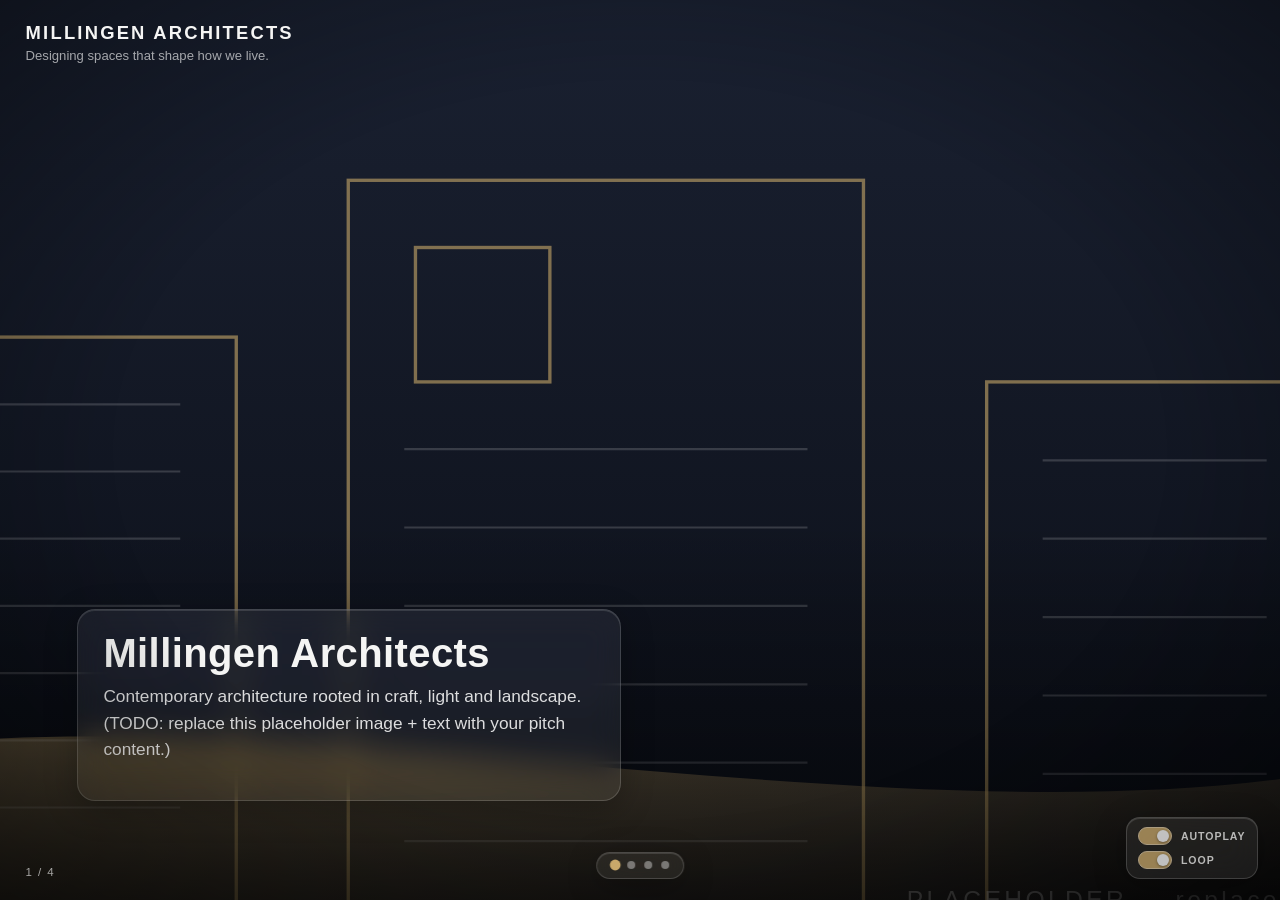
==== presentation_site/index.html @ cabc56ab "presentation site basic" ====
<!DOCTYPE html>
<html lang="en">
  <head>
    <meta charset="UTF-8" />
    <meta name="viewport" content="width=device-width, initial-scale=1.0" />
    <meta
      name="description"
      content="Millingen Architects — presentation deck. Edit js/slides.config.js to change the slides."
    />
    <title>Millingen Architects — Presentation</title>

    <link rel="preconnect" href="https://www.youtube-nocookie.com" />
    <link rel="preconnect" href="https://www.youtube.com" />

    <link rel="stylesheet" href="css/styles.css" />
  </head>

  <body>
    <!--
      Deck chrome. Slides themselves are injected by deck.js from
      js/slides.config.js. Everything here is presentational and reusable.
    -->
    <main
      id="deck"
      class="deck"
      role="region"
      aria-roledescription="carousel"
      aria-label="Presentation"
      aria-live="off"
    >
      <!-- slides are appended into this viewport -->
      <div class="deck-viewport" id="deckViewport"></div>

      <!-- brand / title (populated from config meta) -->
      <header class="deck-brand" id="deckBrand"></header>

      <!-- prev / next -->
      <button
        class="deck-arrow deck-arrow--prev glass"
        id="btnPrev"
        type="button"
        aria-label="Previous slide"
      >
        <svg
          viewBox="0 0 24 24"
          width="22"
          height="22"
          fill="none"
          stroke="currentColor"
          stroke-width="2"
          stroke-linecap="round"
          stroke-linejoin="round"
          aria-hidden="true"
        >
          <path d="M15 18l-6-6 6-6" />
        </svg>
      </button>

      <button
        class="deck-arrow deck-arrow--next glass"
        id="btnNext"
        type="button"
        aria-label="Next slide"
      >
        <svg
          viewBox="0 0 24 24"
          width="22"
          height="22"
          fill="none"
          stroke="currentColor"
          stroke-width="2"
          stroke-linecap="round"
          stroke-linejoin="round"
          aria-hidden="true"
        >
          <path d="M9 6l6 6-6 6" />
        </svg>
      </button>

      <!-- dots / slide progress (populated from visible slides) -->
      <nav class="deck-dots glass" id="deckDots" aria-label="Slide navigation"></nav>

      <!-- autoplay / loop toggles (bottom-right, glass) -->
      <div class="deck-toggles glass" role="group" aria-label="Playback controls">
        <button
          class="toggle on"
          id="toggleAutoplay"
          type="button"
          role="switch"
          aria-checked="true"
          aria-label="Autoplay"
        >
          <span class="toggle-track"><span class="toggle-thumb"></span></span>
          <span class="toggle-label">Autoplay</span>
        </button>

        <button
          class="toggle on"
          id="toggleLoop"
          type="button"
          role="switch"
          aria-checked="true"
          aria-label="Loop"
        >
          <span class="toggle-track"><span class="toggle-thumb"></span></span>
          <span class="toggle-label">Loop</span>
        </button>
      </div>

      <!-- slide counter -->
      <div class="deck-footer" id="deckFooter"></div>
    </main>

    <noscript>
      <p style="position: fixed; inset: 0; display: grid; place-items: center; color: #fff; background: #0b0b0f; font-family: sans-serif;">
        This presentation requires JavaScript. Please enable it and reload.
      </p>
    </noscript>

    <!-- config first (data), then the engine -->
    <script src="js/slides.config.js" defer></script>
    <script src="js/deck.js" defer></script>
  </body>
</html>
---- presentation_site/css/styles.css ----
/* ============================================================================
 * styles.css — Cinematic glass deck
 * The accent color is set as a CSS custom property from slides.config.js
 * (`meta.accent`); `--accent` here is just a fallback.
 * ========================================================================== */

:root {
  --accent: #c9a86a;            /* fallback; overridden from config via JS */
  --glass-bg: rgba(255, 255, 255, 0.07);
  --glass-border: rgba(255, 255, 255, 0.16);
  --glass-highlight: rgba(255, 255, 255, 0.12);
  --text: #f5f5f4;
  --text-dim: rgba(255, 255, 255, 0.62);
  --bg: #0b0b0f;
  --ease-out: cubic-bezier(0.22, 1, 0.36, 1);
}

*,
*::before,
*::after {
  box-sizing: border-box;
}

html,
body {
  height: 100%;
  margin: 0;
}

body {
  font-family: -apple-system, BlinkMacSystemFont, "Segoe UI", Roboto, Helvetica,
    Arial, sans-serif;
  color: var(--text);
  background: var(--bg);
  overflow: hidden;
  -webkit-font-smoothing: antialiased;
}

/* ------------------------------------------------------------ glass utils -- */
.glass {
  background: var(--glass-bg);
  backdrop-filter: blur(16px) saturate(150%);
  -webkit-backdrop-filter: blur(16px) saturate(150%);
  border: 1px solid var(--glass-border);
  box-shadow: 0 8px 32px rgba(0, 0, 0, 0.28),
    inset 0 1px 0 var(--glass-highlight);
}

.hidden {
  display: none !important;
}

/* ---------------------------------------------------------------- deck ------- */
.deck {
  position: relative;
  width: 100vw;
  height: 100vh;
  overflow: hidden;
  background: var(--bg);
}

/* subtle cinematic vignette (sits above slides, below controls) */
.deck::after {
  content: "";
  position: absolute;
  inset: 0;
  z-index: 3;
  pointer-events: none;
  background: radial-gradient(
    ellipse at center,
    transparent 58%,
    rgba(0, 0, 0, 0.42) 100%
  );
}

.deck-viewport {
  position: absolute;
  inset: 0;
  touch-action: pan-y; /* vertical gestures stay native; horizontal are ours */
}

.deck-empty {
  position: absolute;
  inset: 0;
  display: grid;
  place-items: center;
  font-size: 1.1rem;
  color: var(--text-dim);
}

/* ---------------------------------------------------------------- slides ---- */
.slide {
  position: absolute;
  inset: 0;
  z-index: 1;
  opacity: 0;
  visibility: hidden;
  transition: opacity 1.1s var(--ease-out), visibility 0s linear 1.1s;
}

.slide.active {
  opacity: 1;
  visibility: visible;
  z-index: 2;
  transition: opacity 1.1s var(--ease-out), visibility 0s;
}

.slide-media {
  position: absolute;
  inset: 0;
  overflow: hidden;
  background: #0a0a0e;
}

.slide-media::after {
  /* legibility gradient under caption */
  content: "";
  position: absolute;
  inset: 0;
  background: linear-gradient(to top, rgba(0, 0, 0, 0.58), rgba(0, 0, 0, 0) 42%);
  pointer-events: none;
}

.slide-media img {
  width: 100%;
  height: 100%;
  object-fit: cover;
  user-select: none;
}

/* Ken Burns — subtle slow zoom/pan on active image slides */
.slide--image.active .slide-media img {
  animation: kenburns 18s var(--ease-out) forwards;
}

@keyframes kenburns {
  0% {
    transform: scale(1.02) translate(0, 0);
  }
  100% {
    transform: scale(1.12) translate(-1.6%, -1.2%);
  }
}

/* ---------------------------------------------------------------- caption --- */
.slide-caption {
  position: absolute;
  left: clamp(1rem, 6vw, 6rem);
  bottom: clamp(5rem, 11vh, 8rem);
  max-width: min(34rem, 88vw);
  padding: 1.3rem 1.6rem;
  border-radius: 18px;
  animation: caption-in 1s var(--ease-out) both;
}

.slide.active .slide-caption {
  animation: caption-in 1s var(--ease-out) both 0.35s;
}

@keyframes caption-in {
  from {
    opacity: 0;
    transform: translateY(14px);
  }
  to {
    opacity: 1;
    transform: translateY(0);
  }
}

.slide-title {
  margin: 0 0 0.45rem;
  font-size: clamp(1.35rem, 3.4vw, 2.5rem);
  font-weight: 600;
  letter-spacing: 0.01em;
  line-height: 1.12;
}

.slide-text {
  margin: 0 0 1rem;
  font-size: clamp(0.95rem, 1.4vw, 1.08rem);
  line-height: 1.55;
  color: rgba(255, 255, 255, 0.85);
}

.slide-cta {
  appearance: none;
  border: 1px solid rgba(255, 255, 255, 0.25);
  background: linear-gradient(
    135deg,
    var(--accent),
    color-mix(in srgb, var(--accent) 78%, #fff 22%)
  );
  color: #16130d;
  font-weight: 600;
  font-size: 0.9rem;
  letter-spacing: 0.04em;
  padding: 0.62rem 1.35rem;
  border-radius: 999px;
  cursor: pointer;
  box-shadow: 0 6px 22px rgba(0, 0, 0, 0.3);
  transition: transform 0.2s var(--ease-out), box-shadow 0.2s var(--ease-out),
    filter 0.2s var(--ease-out);
}

.slide-cta:hover {
  transform: translateY(-2px);
  filter: brightness(1.06);
  box-shadow: 0 10px 28px rgba(0, 0, 0, 0.35);
}

.slide-cta:active {
  transform: translateY(0);
}

/* ---------------------------------------------------------------- video ----- */
.slide-media--video .video-embed,
.slide-media--video video {
  position: absolute;
  inset: 0;
  width: 100%;
  height: 100%;
}

.slide-media--video .video-embed iframe {
  width: 100%;
  height: 100%;
}

.slide-video {
  object-fit: cover;
}

.slide-mute {
  position: absolute;
  top: clamp(0.75rem, 2.5vh, 1.25rem);
  right: clamp(0.75rem, 2.5vw, 1.25rem);
  z-index: 4;
  width: 42px;
  height: 42px;
  border-radius: 50%;
  display: grid;
  place-items: center;
  color: #fff;
  cursor: pointer;
  opacity: 0;
  transform: translateY(-6px);
  transition: opacity 0.4s var(--ease-out), transform 0.4s var(--ease-out);
}

.slide.active .slide-mute {
  opacity: 0.9;
  transform: translateY(0);
}

.slide-mute:hover {
  opacity: 1;
}

.slide-mute .ico-on {
  display: none;
}
.slide-mute.muted .ico-on {
  display: inline-block;
}
.slide-mute .ico-off {
  display: inline-block;
}
.slide-mute.muted .ico-off {
  display: none;
}

/* ---------------------------------------------------------------- iframe ---- */
.slide-iframe-wrap {
  position: absolute;
  inset: 0;
  background: #fff; /* while the external site loads */
}

.slide-iframe-wrap iframe {
  width: 100%;
  height: 100%;
  border: 0;
}

.slide-close {
  position: absolute;
  top: clamp(0.75rem, 2.5vh, 1.25rem);
  right: clamp(0.75rem, 2.5vw, 1.25rem);
  z-index: 4;
  width: 44px;
  height: 44px;
  border-radius: 50%;
  display: grid;
  place-items: center;
  color: #fff;
  cursor: pointer;
  transition: transform 0.2s var(--ease-out), filter 0.2s var(--ease-out);
}

.slide-close:hover {
  transform: scale(1.08);
  filter: brightness(1.15);
}

.slide-iframe-label {
  position: absolute;
  top: clamp(0.75rem, 2.5vh, 1.25rem);
  left: clamp(0.75rem, 2.5vw, 1.25rem);
  z-index: 4;
  padding: 0.45rem 0.9rem;
  border-radius: 999px;
  font-size: 0.78rem;
  letter-spacing: 0.05em;
  color: var(--text);
  opacity: 0.9;
}

/* hide chrome while an iframe slide is open */
.deck-iframe-open .deck-arrow,
.deck-iframe-open .deck-dots,
.deck-iframe-open .deck-footer {
  opacity: 0;
  pointer-events: none;
  transition: opacity 0.3s ease;
}

/* --------------------------------------------------------------- brand ------ */
.deck-brand {
  position: absolute;
  top: clamp(0.9rem, 2.6vh, 1.4rem);
  left: clamp(1rem, 2.6vw, 1.6rem);
  z-index: 5;
  pointer-events: none;
}

.deck-brand h1 {
  margin: 0;
  font-size: clamp(0.95rem, 1.6vw, 1.15rem);
  font-weight: 600;
  letter-spacing: 0.12em;
  text-transform: uppercase;
}

.deck-brand p {
  margin: 0.2rem 0 0;
  font-size: clamp(0.72rem, 1.1vw, 0.82rem);
  color: var(--text-dim);
  max-width: 24rem;
}

/* --------------------------------------------------------------- arrows ----- */
.deck-arrow {
  position: absolute;
  top: 50%;
  transform: translateY(-50%);
  z-index: 5;
  width: clamp(44px, 5vw, 56px);
  height: clamp(44px, 5vw, 56px);
  border-radius: 50%;
  display: grid;
  place-items: center;
  color: #fff;
  cursor: pointer;
  opacity: 0;
  transition: opacity 0.4s var(--ease-out), transform 0.4s var(--ease-out);
}

.deck-arrow--prev {
  left: clamp(0.9rem, 2.4vw, 1.6rem);
}
.deck-arrow--next {
  right: clamp(0.9rem, 2.4vw, 1.6rem);
}

.deck:hover .deck-arrow,
.deck-arrow:focus-visible {
  opacity: 0.85;
}

.deck-arrow:hover {
  opacity: 1;
}

.deck-arrow.disabled {
  opacity: 0.2;
  pointer-events: none;
}

/* ---------------------------------------------------------------- dots ------ */
.deck-dots {
  position: absolute;
  bottom: clamp(0.85rem, 2.4vh, 1.3rem);
  left: 50%;
  transform: translateX(-50%);
  z-index: 5;
  display: flex;
  gap: 0.55rem;
  padding: 0.55rem 0.85rem;
  border-radius: 999px;
}

.deck-dot {
  width: 8px;
  height: 8px;
  padding: 0;
  border: none;
  border-radius: 50%;
  background: rgba(255, 255, 255, 0.38);
  cursor: pointer;
  transition: background 0.3s ease, transform 0.3s var(--ease-out);
}

.deck-dot:hover {
  background: rgba(255, 255, 255, 0.7);
}

.deck-dot.active {
  background: var(--accent);
  transform: scale(1.35);
}

/* -------------------------------------------------------------- toggles ----- */
.deck-toggles {
  position: absolute;
  right: clamp(0.9rem, 2.4vw, 1.4rem);
  bottom: clamp(0.85rem, 2.4vh, 1.3rem);
  z-index: 6;
  display: flex;
  flex-direction: column;
  gap: 0.4rem;
  padding: 0.55rem 0.7rem;
  border-radius: 14px;
}

.toggle {
  display: flex;
  align-items: center;
  gap: 0.55rem;
  background: none;
  border: none;
  padding: 0;
  color: var(--text);
  font: inherit;
  font-size: 0.66rem;
  font-weight: 600;
  letter-spacing: 0.09em;
  text-transform: uppercase;
  cursor: pointer;
  opacity: 0.72;
  transition: opacity 0.25s ease;
}

.toggle:hover {
  opacity: 1;
}

.toggle-track {
  position: relative;
  width: 34px;
  height: 18px;
  border-radius: 999px;
  background: rgba(255, 255, 255, 0.16);
  border: 1px solid rgba(255, 255, 255, 0.22);
  transition: background 0.3s ease, border-color 0.3s ease;
}

.toggle-thumb {
  position: absolute;
  top: 2px;
  left: 2px;
  width: 12px;
  height: 12px;
  border-radius: 50%;
  background: #fff;
  box-shadow: 0 1px 3px rgba(0, 0, 0, 0.4);
  transition: transform 0.3s var(--ease-out);
}

.toggle.on .toggle-track {
  background: var(--accent);
  border-color: color-mix(in srgb, var(--accent) 60%, #fff 40%);
}

.toggle.on .toggle-thumb {
  transform: translateX(16px);
}

/* --------------------------------------------------------------- footer ----- */
.deck-footer {
  position: absolute;
  left: clamp(1rem, 2.6vw, 1.6rem);
  bottom: clamp(0.95rem, 2.7vh, 1.4rem);
  z-index: 5;
  font-size: 0.72rem;
  letter-spacing: 0.12em;
  color: var(--text-dim);
  font-variant-numeric: tabular-nums;
  pointer-events: none;
}

/* ------------------------------------------------------------ a11y / misc --- */
:focus-visible {
  outline: 2px solid var(--accent);
  outline-offset: 3px;
}

.deck-arrow,
.deck-dot,
.toggle,
.slide-cta,
.slide-close,
.slide-mute {
  -webkit-tap-highlight-color: transparent;
}

@media (prefers-reduced-motion: reduce) {
  .slide,
  .slide.active {
    transition: opacity 0.3s ease;
  }
  .slide--image.active .slide-media img {
    animation: none;
  }
  .slide.active .slide-caption {
    animation: none;
  }
}

/* -------------------------------------------------------------- responsive -- */
@media (max-width: 680px) {
  .deck-arrow {
    display: none; /* swipe instead on small screens */
  }
  .deck-toggles {
    padding: 0.45rem 0.55rem;
    gap: 0.3rem;
  }
  .slide-caption {
    left: 1rem;
    right: 1rem;
    bottom: 5.2rem;
    max-width: none;
  }
  .deck-brand p {
    max-width: 60vw;
  }
}
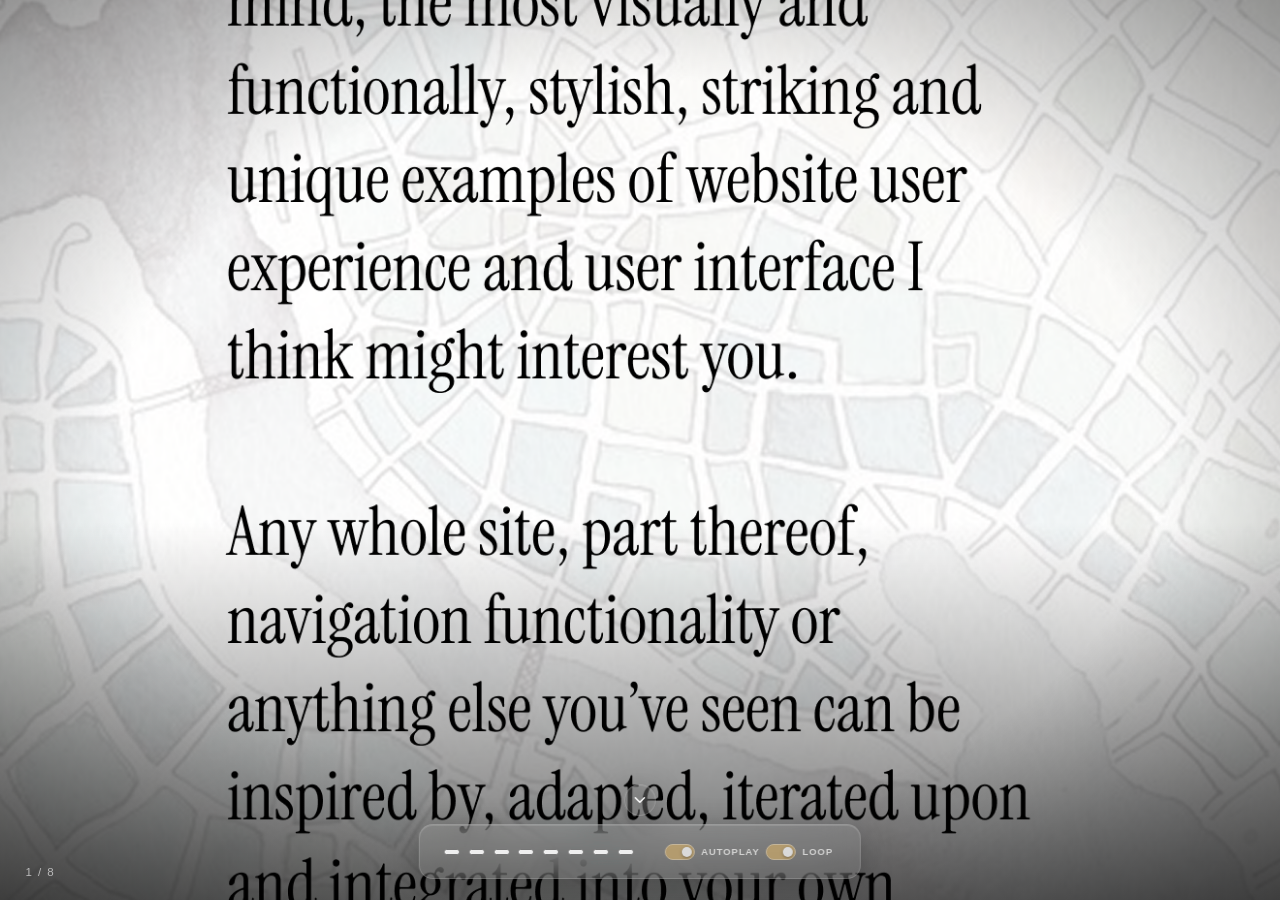
==== commit 0304d709: "added files, ui fixes..." ====
--- a/presentation_site/index.html
+++ b/presentation_site/index.html
@@ -1,12 +1,9 @@
-<!DOCTYPE html>
+<!doctype html>
 <html lang="en">
   <head>
     <meta charset="UTF-8" />
     <meta name="viewport" content="width=device-width, initial-scale=1.0" />
-    <meta
-      name="description"
-      content="Millingen Architects — presentation deck. Edit js/slides.config.js to change the slides."
-    />
+    <meta name="description" content="Millingen Architects — presentation deck. Edit js/slides.config.js to change the slides." />
     <title>Millingen Architects — Presentation</title>
 
     <link rel="preconnect" href="https://www.youtube-nocookie.com" />
@@ -16,31 +13,24 @@
   </head>
 
   <body>
-    <!--
-      Deck chrome. Slides themselves are injected by deck.js from
-      js/slides.config.js. Everything here is presentational and reusable.
-    -->
-    <main
-      id="deck"
-      class="deck"
-      role="region"
-      aria-roledescription="carousel"
-      aria-label="Presentation"
-      aria-live="off"
-    >
+    <main id="deck" class="deck" role="region" aria-roledescription="carousel" aria-label="Presentation" aria-live="off">
       <!-- slides are appended into this viewport -->
       <div class="deck-viewport" id="deckViewport"></div>
+
+      <!-- loading overlay -->
+      <div class="deck-loader" id="deckLoader" aria-hidden="true">
+        <div class="deck-loader__spinner glass"></div>
+        <p class="deck-loader__text">Loading presentation…</p>
+        <div class="deck-loader__progress">
+          <div class="deck-loader__progress-bar" id="loaderProgress"></div>
+        </div>
+      </div>
 
       <!-- brand / title (populated from config meta) -->
       <header class="deck-brand" id="deckBrand"></header>
 
       <!-- prev / next -->
-      <button
-        class="deck-arrow deck-arrow--prev glass"
-        id="btnPrev"
-        type="button"
-        aria-label="Previous slide"
-      >
+      <button class="deck-arrow deck-arrow--prev glass" id="btnPrev" type="button" aria-label="Previous slide">
         <svg
           viewBox="0 0 24 24"
           width="22"
@@ -50,18 +40,12 @@
           stroke-width="2"
           stroke-linecap="round"
           stroke-linejoin="round"
-          aria-hidden="true"
-        >
+          aria-hidden="true">
           <path d="M15 18l-6-6 6-6" />
         </svg>
       </button>
 
-      <button
-        class="deck-arrow deck-arrow--next glass"
-        id="btnNext"
-        type="button"
-        aria-label="Next slide"
-      >
+      <button class="deck-arrow deck-arrow--next glass" id="btnNext" type="button" aria-label="Next slide">
         <svg
           viewBox="0 0 24 24"
           width="22"
@@ -71,53 +55,68 @@
           stroke-width="2"
           stroke-linecap="round"
           stroke-linejoin="round"
-          aria-hidden="true"
-        >
+          aria-hidden="true">
           <path d="M9 6l6 6-6 6" />
         </svg>
       </button>
 
-      <!-- dots / slide progress (populated from visible slides) -->
-      <nav class="deck-dots glass" id="deckDots" aria-label="Slide navigation"></nav>
+      <!-- slide counter -->
+      <div class="deck-footer" id="deckFooter"></div>
 
-      <!-- autoplay / loop toggles (bottom-right, glass) -->
-      <div class="deck-toggles glass" role="group" aria-label="Playback controls">
-        <button
-          class="toggle on"
-          id="toggleAutoplay"
-          type="button"
-          role="switch"
-          aria-checked="true"
-          aria-label="Autoplay"
-        >
-          <span class="toggle-track"><span class="toggle-thumb"></span></span>
-          <span class="toggle-label">Autoplay</span>
+      <!-- Combined controls panel -->
+      <div class="deck-controls" id="deckControls">
+        <button class="deck-controls-toggle glass" id="toggleControls" type="button" aria-label="Toggle controls">
+          <svg
+            viewBox="0 0 24 24"
+            width="18"
+            height="18"
+            fill="none"
+            stroke="currentColor"
+            stroke-width="2"
+            stroke-linecap="round"
+            stroke-linejoin="round">
+            <path d="M6 9l6 6 6-6" />
+          </svg>
         </button>
 
-        <button
-          class="toggle on"
-          id="toggleLoop"
-          type="button"
-          role="switch"
-          aria-checked="true"
-          aria-label="Loop"
-        >
-          <span class="toggle-track"><span class="toggle-thumb"></span></span>
-          <span class="toggle-label">Loop</span>
-        </button>
+        <div class="deck-controls-panel glass" id="controlsPanel">
+          <!-- dots / slide progress -->
+          <nav class="deck-dots" id="deckDots" aria-label="Slide navigation"></nav>
+
+          <!-- autoplay / loop toggles -->
+          <div class="deck-toggles" role="group" aria-label="Playback controls">
+            <button class="toggle on" id="toggleAutoplay" type="button" role="switch" aria-checked="true" aria-label="Autoplay">
+              <span class="toggle-track"><span class="toggle-thumb"></span></span>
+              <span class="toggle-label">Autoplay</span>
+            </button>
+
+            <button class="toggle on" id="toggleLoop" type="button" role="switch" aria-checked="true" aria-label="Loop">
+              <span class="toggle-track"><span class="toggle-thumb"></span></span>
+              <span class="toggle-label">Loop</span>
+            </button>
+
+            <!-- See more button -->
+            <button class="toggle-seemore hidden" id="toggleSeemore" type="button" aria-label="See more">
+              <span class="seemore-track">
+                <svg viewBox="0 0 24 24" fill="none" stroke="currentColor" stroke-width="2" stroke-linecap="round" stroke-linejoin="round">
+                  <path d="M18 13v6a2 2 0 0 1-2 2H5a2 2 0 0 1-2-2V8a2 2 0 0 1 2-2h6" />
+                  <polyline points="15 3 21 3 21 9" />
+                  <line x1="10" y1="14" x2="21" y2="3" />
+                </svg>
+              </span>
+              <span class="seemore-label">See more</span>
+            </button>
+          </div>
+        </div>
       </div>
-
-      <!-- slide counter -->
-      <div class="deck-footer" id="deckFooter"></div>
     </main>
 
     <noscript>
-      <p style="position: fixed; inset: 0; display: grid; place-items: center; color: #fff; background: #0b0b0f; font-family: sans-serif;">
+      <p style="position: fixed; inset: 0; display: grid; place-items: center; color: #fff; background: #0b0b0f; font-family: sans-serif">
         This presentation requires JavaScript. Please enable it and reload.
       </p>
     </noscript>
 
-    <!-- config first (data), then the engine -->
     <script src="js/slides.config.js" defer></script>
     <script src="js/deck.js" defer></script>
   </body>
--- a/presentation_site/css/styles.css
+++ b/presentation_site/css/styles.css
@@ -5,7 +5,7 @@
  * ========================================================================== */
 
 :root {
-  --accent: #c9a86a;            /* fallback; overridden from config via JS */
+  --accent: #c9a86a; /* fallback; overridden from config via JS */
   --glass-bg: rgba(255, 255, 255, 0.07);
   --glass-border: rgba(255, 255, 255, 0.16);
   --glass-highlight: rgba(255, 255, 255, 0.12);
@@ -28,8 +28,7 @@
 }
 
 body {
-  font-family: -apple-system, BlinkMacSystemFont, "Segoe UI", Roboto, Helvetica,
-    Arial, sans-serif;
+  font-family: -apple-system, BlinkMacSystemFont, "Segoe UI", Roboto, Helvetica, Arial, sans-serif;
   color: var(--text);
   background: var(--bg);
   overflow: hidden;
@@ -42,7 +41,8 @@
   backdrop-filter: blur(16px) saturate(150%);
   -webkit-backdrop-filter: blur(16px) saturate(150%);
   border: 1px solid var(--glass-border);
-  box-shadow: 0 8px 32px rgba(0, 0, 0, 0.28),
+  box-shadow:
+    0 8px 32px rgba(0, 0, 0, 0.28),
     inset 0 1px 0 var(--glass-highlight);
 }
 
@@ -66,11 +66,7 @@
   inset: 0;
   z-index: 3;
   pointer-events: none;
-  background: radial-gradient(
-    ellipse at center,
-    transparent 58%,
-    rgba(0, 0, 0, 0.42) 100%
-  );
+  background: radial-gradient(ellipse at center, transparent 58%, rgba(0, 0, 0, 0.42) 100%);
 }
 
 .deck-viewport {
@@ -95,14 +91,18 @@
   z-index: 1;
   opacity: 0;
   visibility: hidden;
-  transition: opacity 1.1s var(--ease-out), visibility 0s linear 1.1s;
+  transition:
+    opacity 1.1s var(--ease-out),
+    visibility 0s linear 1.1s;
 }
 
 .slide.active {
   opacity: 1;
   visibility: visible;
   z-index: 2;
-  transition: opacity 1.1s var(--ease-out), visibility 0s;
+  transition:
+    opacity 1.1s var(--ease-out),
+    visibility 0s;
 }
 
 .slide-media {
@@ -135,10 +135,10 @@
 
 @keyframes kenburns {
   0% {
-    transform: scale(1.02) translate(0, 0);
+    transform: scale(1) translate(0, 0);
   }
   100% {
-    transform: scale(1.12) translate(-1.6%, -1.2%);
+    transform: scale(1.06) translate(-0.8%, -0.6%);
   }
 }
 
@@ -186,21 +186,19 @@
 .slide-cta {
   appearance: none;
   border: 1px solid rgba(255, 255, 255, 0.25);
-  background: linear-gradient(
-    135deg,
-    var(--accent),
-    color-mix(in srgb, var(--accent) 78%, #fff 22%)
-  );
+  /* background: linear-gradient(135deg, var(--accent), color-mix(in srgb, var(--accent) 78%, #fff 22%)); */
   color: #16130d;
   font-weight: 600;
   font-size: 0.9rem;
   letter-spacing: 0.04em;
-  padding: 0.62rem 1.35rem;
+  /* padding: 0.62rem 1.35rem; */
   border-radius: 999px;
   cursor: pointer;
-  box-shadow: 0 6px 22px rgba(0, 0, 0, 0.3);
-  transition: transform 0.2s var(--ease-out), box-shadow 0.2s var(--ease-out),
-    filter 0.2s var(--ease-out);
+  /* box-shadow: 0 6px 22px rgba(0, 0, 0, 0.3); */
+  /* transition:
+    transform 0.2s var(--ease-out),
+    box-shadow 0.2s var(--ease-out),
+    filter 0.2s var(--ease-out); */
 }
 
 .slide-cta:hover {
@@ -245,7 +243,9 @@
   cursor: pointer;
   opacity: 0;
   transform: translateY(-6px);
-  transition: opacity 0.4s var(--ease-out), transform 0.4s var(--ease-out);
+  transition:
+    opacity 0.4s var(--ease-out),
+    transform 0.4s var(--ease-out);
 }
 
 .slide.active .slide-mute {
@@ -295,7 +295,9 @@
   place-items: center;
   color: #fff;
   cursor: pointer;
-  transition: transform 0.2s var(--ease-out), filter 0.2s var(--ease-out);
+  transition:
+    transform 0.2s var(--ease-out),
+    filter 0.2s var(--ease-out);
 }
 
 .slide-close:hover {
@@ -363,7 +365,9 @@
   color: #fff;
   cursor: pointer;
   opacity: 0;
-  transition: opacity 0.4s var(--ease-out), transform 0.4s var(--ease-out);
+  transition:
+    opacity 0.4s var(--ease-out),
+    transform 0.4s var(--ease-out);
 }
 
 .deck-arrow--prev {
@@ -388,52 +392,408 @@
 }
 
 /* ---------------------------------------------------------------- dots ------ */
+
+/* Replace dots styles with: */
 .deck-dots {
+  display: flex;
+  gap: 0.55rem;
+  padding: 0.55rem 0.85rem;
+  border-radius: 999px;
+}
+
+/* Add controls panel styles */
+.deck-controls {
   position: absolute;
   bottom: clamp(0.85rem, 2.4vh, 1.3rem);
   left: 50%;
   transform: translateX(-50%);
   z-index: 5;
   display: flex;
+  flex-direction: column;
+  align-items: center;
+  gap: 0.5rem;
+}
+
+.deck-controls-toggle {
+  width: 32px;
+  height: 32px;
+  border-radius: 50%;
+  background: var(--glass-bg);
+  backdrop-filter: blur(16px) saturate(150%);
+  -webkit-backdrop-filter: blur(16px) saturate(150%);
+  border: 1px solid var(--glass-border);
+  color: #fff;
+  cursor: pointer;
+  display: flex;
+  align-items: center;
+  justify-content: center;
+  transition: transform 0.3s var(--ease-out);
+  padding: 0;
+}
+
+.deck-controls-toggle:hover {
+  transform: scale(1.1);
+}
+
+.deck-controls-toggle.collapsed svg {
+  transform: rotate(180deg);
+}
+
+/* Replace the existing .deck-controls-panel styles with: */
+.deck-controls-panel {
+  display: flex;
+  flex-direction: row;
+  align-items: center;
+  gap: 0.75rem;
+  padding: 0.6rem 1rem;
+  border-radius: 14px;
+  background: var(--glass-bg);
+  backdrop-filter: blur(16px) saturate(150%);
+  -webkit-backdrop-filter: blur(16px) saturate(150%);
+  border: 1px solid var(--glass-border);
+  transition:
+    opacity 0.3s var(--ease-out),
+    transform 0.3s var(--ease-out),
+    max-height 0.3s var(--ease-out);
+  overflow: hidden;
+  max-height: 200px;
+  flex-wrap: nowrap;
+}
+
+/* Update the .deck-dots styles */
+.deck-dots {
+  display: flex;
   gap: 0.55rem;
-  padding: 0.55rem 0.85rem;
+  padding: 0.3rem 0.5rem;
   border-radius: 999px;
-}
-
-.deck-dot {
-  width: 8px;
-  height: 8px;
+  align-items: center;
+}
+
+/* Update the .deck-toggles styles */
+.deck-toggles {
+  display: flex;
+  flex-direction: row;
+  gap: 0.4rem;
   padding: 0;
+  border-radius: 14px;
+  flex-wrap: nowrap;
+  align-items: center;
+  background: none;
+}
+
+/* Update .deck-controls styles */
+.deck-controls {
+  position: absolute;
+  bottom: clamp(0.85rem, 2.4vh, 1.3rem);
+  left: 50%;
+  transform: translateX(-50%);
+  z-index: 5;
+  display: flex;
+  flex-direction: column;
+  align-items: center;
+  gap: 0.5rem;
+}
+
+/* Update .toggle styles to be more compact */
+.toggle {
+  display: flex;
+  align-items: center;
+  gap: 0.4rem;
+  background: none;
   border: none;
+  padding: 0;
+  color: var(--text);
+  font: inherit;
+  font-size: 0.6rem;
+  font-weight: 600;
+  letter-spacing: 0.09em;
+  text-transform: uppercase;
+  cursor: pointer;
+  opacity: 0.72;
+  transition: opacity 0.25s ease;
+  white-space: nowrap;
+}
+
+/* Update .toggle-track to be smaller */
+.toggle-track {
+  position: relative;
+  width: 30px;
+  height: 16px;
+  border-radius: 999px;
+  background: rgba(255, 255, 255, 0.16);
+  border: 1px solid rgba(255, 255, 255, 0.22);
+  transition:
+    background 0.3s ease,
+    border-color 0.3s ease;
+  flex-shrink: 0;
+}
+
+.toggle-thumb {
+  position: absolute;
+  top: 2px;
+  left: 2px;
+  width: 10px;
+  height: 10px;
   border-radius: 50%;
-  background: rgba(255, 255, 255, 0.38);
+  background: #fff;
+  box-shadow: 0 1px 3px rgba(0, 0, 0, 0.4);
+  transition: transform 0.3s var(--ease-out);
+}
+
+.toggle.on .toggle-track {
+  background: var(--accent);
+  border-color: color-mix(in srgb, var(--accent) 60%, #fff 40%);
+}
+
+.toggle.on .toggle-thumb {
+  transform: translateX(14px);
+}
+
+/* Update .toggle-seemore to be more compact */
+.toggle-seemore {
+  display: flex;
+  align-items: center;
+  gap: 0.4rem;
+  background: none;
+  border: none;
+  padding: 0;
+  color: var(--text);
+  font: inherit;
+  font-size: 0.6rem;
+  font-weight: 600;
+  letter-spacing: 0.09em;
+  text-transform: uppercase;
   cursor: pointer;
-  transition: background 0.3s ease, transform 0.3s var(--ease-out);
-}
-
-.deck-dot:hover {
-  background: rgba(255, 255, 255, 0.7);
-}
-
-.deck-dot.active {
+  opacity: 0.72;
+  transition: opacity 0.25s ease;
+  white-space: nowrap;
+}
+
+.toggle-seemore:hover {
+  opacity: 1;
+}
+
+.toggle-seemore .seemore-track {
+  position: relative;
+  width: 30px;
+  height: 16px;
+  border-radius: 999px;
   background: var(--accent);
-  transform: scale(1.35);
-}
-
-/* -------------------------------------------------------------- toggles ----- */
-.deck-toggles {
-  position: absolute;
-  right: clamp(0.9rem, 2.4vw, 1.4rem);
-  bottom: clamp(0.85rem, 2.4vh, 1.3rem);
-  z-index: 6;
+  border: 1px solid color-mix(in srgb, var(--accent) 60%, #fff 40%);
+  display: flex;
+  align-items: center;
+  justify-content: center;
+  transition:
+    background 0.3s ease,
+    border-color 0.3s ease;
+  flex-shrink: 0;
+}
+
+.toggle-seemore .seemore-track svg {
+  width: 12px;
+  height: 12px;
+  stroke: #16130d;
+}
+
+.toggle-seemore .seemore-label {
+  font-size: 0.6rem;
+  letter-spacing: 0.09em;
+  text-transform: uppercase;
+}
+
+/* Responsive adjustments */
+@media (max-width: 680px) {
+  .deck-controls-panel {
+    padding: 0.4rem 0.6rem;
+    gap: 0.4rem;
+    flex-wrap: wrap;
+    justify-content: center;
+  }
+
+  .deck-dots {
+    gap: 0.3rem;
+    padding: 0.2rem 0.3rem;
+  }
+
+  .deck-toggles {
+    gap: 0.3rem;
+  }
+
+  .toggle {
+    font-size: 0.5rem;
+    gap: 0.3rem;
+  }
+
+  .toggle-track {
+    width: 24px;
+    height: 14px;
+  }
+
+  .toggle-thumb {
+    width: 8px;
+    height: 8px;
+  }
+
+  .toggle.on .toggle-thumb {
+    transform: translateX(10px);
+  }
+
+  .toggle-seemore {
+    font-size: 0.5rem;
+    gap: 0.3rem;
+  }
+
+  .toggle-seemore .seemore-track {
+    width: 24px;
+    height: 14px;
+  }
+
+  .toggle-seemore .seemore-track svg {
+    width: 10px;
+    height: 10px;
+  }
+
+  .toggle-seemore .seemore-label {
+    display: none;
+  }
+}
+
+/* --------------------------------------------------------------- footer ----- */
+.deck-footer {
+  position: absolute;
+  left: clamp(1rem, 2.6vw, 1.6rem);
+  bottom: clamp(0.95rem, 2.7vh, 1.4rem);
+  z-index: 5;
+  font-size: 0.72rem;
+  letter-spacing: 0.12em;
+  color: var(--text-dim);
+  font-variant-numeric: tabular-nums;
+  pointer-events: none;
+}
+
+/* ------------------------------------------------------------ a11y / misc --- */
+:focus-visible {
+  outline: 2px solid var(--accent);
+  outline-offset: 3px;
+}
+
+.deck-arrow,
+.deck-dot,
+.toggle,
+.slide-cta,
+.slide-close,
+.slide-mute {
+  -webkit-tap-highlight-color: transparent;
+}
+
+@media (prefers-reduced-motion: reduce) {
+  .slide,
+  .slide.active {
+    transition: opacity 0.3s ease;
+  }
+  .slide--image.active .slide-media img {
+    animation: none;
+  }
+  .slide.active .slide-caption {
+    animation: none;
+  }
+}
+
+/* -------------------------------------------------------------- responsive -- */
+@media (max-width: 680px) {
+  .deck-arrow {
+    display: none; /* swipe instead on small screens */
+  }
+  .deck-toggles {
+    padding: 0.45rem 0.55rem;
+    gap: 0.3rem;
+  }
+  .slide-caption {
+    left: 1rem;
+    right: 1rem;
+    bottom: 5.2rem;
+    max-width: none;
+  }
+  .deck-brand p {
+    max-width: 60vw;
+  }
+}
+
+/* ============================================================
+   LOADING OVERLAY
+   ============================================================ */
+.deck-loader {
+  position: fixed;
+  inset: 0;
+  z-index: 1000;
   display: flex;
   flex-direction: column;
-  gap: 0.4rem;
-  padding: 0.55rem 0.7rem;
-  border-radius: 14px;
-}
-
-.toggle {
+  align-items: center;
+  justify-content: center;
+  gap: var(--space-m, 1.5rem);
+  background: rgba(11, 11, 15, 0.85);
+  backdrop-filter: blur(12px);
+  -webkit-backdrop-filter: blur(12px);
+  transition:
+    opacity 0.8s ease,
+    visibility 0.8s ease;
+}
+
+.deck-loader.hidden {
+  opacity: 0;
+  visibility: hidden;
+  pointer-events: none;
+}
+
+.deck-loader__spinner {
+  width: 3.5rem;
+  height: 3.5rem;
+  border-radius: 50%;
+  border: 2px solid rgba(255, 255, 255, 0.15);
+  border-top-color: var(--accent, #c9a86a);
+  animation: spinner-rotate 0.9s linear infinite;
+  background: rgba(255, 255, 255, 0.05);
+  backdrop-filter: blur(8px);
+  -webkit-backdrop-filter: blur(8px);
+  box-shadow: 0 8px 32px rgba(0, 0, 0, 0.3);
+}
+
+@keyframes spinner-rotate {
+  to {
+    transform: rotate(360deg);
+  }
+}
+
+.deck-loader__text {
+  font-size: 0.9rem;
+  font-weight: 400;
+  letter-spacing: 0.08em;
+  color: rgba(255, 255, 255, 0.7);
+  text-transform: uppercase;
+  font-family: var(--font-sans, system-ui, -apple-system, sans-serif);
+}
+
+/* progress bar for added visual feedback */
+.deck-loader__progress {
+  width: 12rem;
+  max-width: 60vw;
+  height: 2px;
+  background: rgba(255, 255, 255, 0.1);
+  border-radius: 4px;
+  overflow: hidden;
+}
+
+.deck-loader__progress-bar {
+  height: 100%;
+  width: 0%;
+  background: var(--accent, #c9a86a);
+  border-radius: 4px;
+  transition: width 0.3s ease;
+}
+
+/* Add to styles.css after the .toggle styles */
+
+.toggle-seemore {
   display: flex;
   align-items: center;
   gap: 0.55rem;
@@ -451,98 +811,58 @@
   transition: opacity 0.25s ease;
 }
 
-.toggle:hover {
+.toggle-seemore:hover {
   opacity: 1;
 }
 
-.toggle-track {
+.toggle-seemore .seemore-track {
   position: relative;
   width: 34px;
   height: 18px;
   border-radius: 999px;
-  background: rgba(255, 255, 255, 0.16);
-  border: 1px solid rgba(255, 255, 255, 0.22);
-  transition: background 0.3s ease, border-color 0.3s ease;
-}
-
-.toggle-thumb {
-  position: absolute;
-  top: 2px;
-  left: 2px;
-  width: 12px;
-  height: 12px;
-  border-radius: 50%;
-  background: #fff;
-  box-shadow: 0 1px 3px rgba(0, 0, 0, 0.4);
-  transition: transform 0.3s var(--ease-out);
-}
-
-.toggle.on .toggle-track {
   background: var(--accent);
-  border-color: color-mix(in srgb, var(--accent) 60%, #fff 40%);
-}
-
-.toggle.on .toggle-thumb {
-  transform: translateX(16px);
-}
-
-/* --------------------------------------------------------------- footer ----- */
-.deck-footer {
-  position: absolute;
-  left: clamp(1rem, 2.6vw, 1.6rem);
-  bottom: clamp(0.95rem, 2.7vh, 1.4rem);
-  z-index: 5;
-  font-size: 0.72rem;
-  letter-spacing: 0.12em;
-  color: var(--text-dim);
-  font-variant-numeric: tabular-nums;
-  pointer-events: none;
-}
-
-/* ------------------------------------------------------------ a11y / misc --- */
-:focus-visible {
-  outline: 2px solid var(--accent);
-  outline-offset: 3px;
-}
-
-.deck-arrow,
-.deck-dot,
-.toggle,
-.slide-cta,
-.slide-close,
-.slide-mute {
-  -webkit-tap-highlight-color: transparent;
-}
-
-@media (prefers-reduced-motion: reduce) {
-  .slide,
-  .slide.active {
-    transition: opacity 0.3s ease;
-  }
-  .slide--image.active .slide-media img {
-    animation: none;
-  }
-  .slide.active .slide-caption {
-    animation: none;
-  }
-}
-
-/* -------------------------------------------------------------- responsive -- */
+  border: 1px solid color-mix(in srgb, var(--accent) 60%, #fff 40%);
+  display: flex;
+  align-items: center;
+  justify-content: center;
+  transition:
+    background 0.3s ease,
+    border-color 0.3s ease;
+}
+
+.toggle-seemore .seemore-track svg {
+  width: 14px;
+  height: 14px;
+  stroke: #16130d;
+}
+
+.toggle-seemore .seemore-label {
+  font-size: 0.66rem;
+  letter-spacing: 0.09em;
+  text-transform: uppercase;
+}
+
+/* Hide see more button when not applicable */
+.toggle-seemore.hidden {
+  display: none !important;
+}
+
+/* Adjust toggles layout for three items */
+.deck-toggles {
+  display: flex;
+  flex-direction: row;
+  gap: 0.4rem;
+  padding: 0.55rem 0.7rem;
+  border-radius: 14px;
+  /* flex-wrap: wrap; */
+}
+
 @media (max-width: 680px) {
-  .deck-arrow {
-    display: none; /* swipe instead on small screens */
-  }
   .deck-toggles {
     padding: 0.45rem 0.55rem;
     gap: 0.3rem;
   }
-  .slide-caption {
-    left: 1rem;
-    right: 1rem;
-    bottom: 5.2rem;
-    max-width: none;
-  }
-  .deck-brand p {
-    max-width: 60vw;
-  }
-}
+  .toggle-seemore .seemore-label {
+    display: none; /* Hide text on small screens, show icon only */
+  }
+}
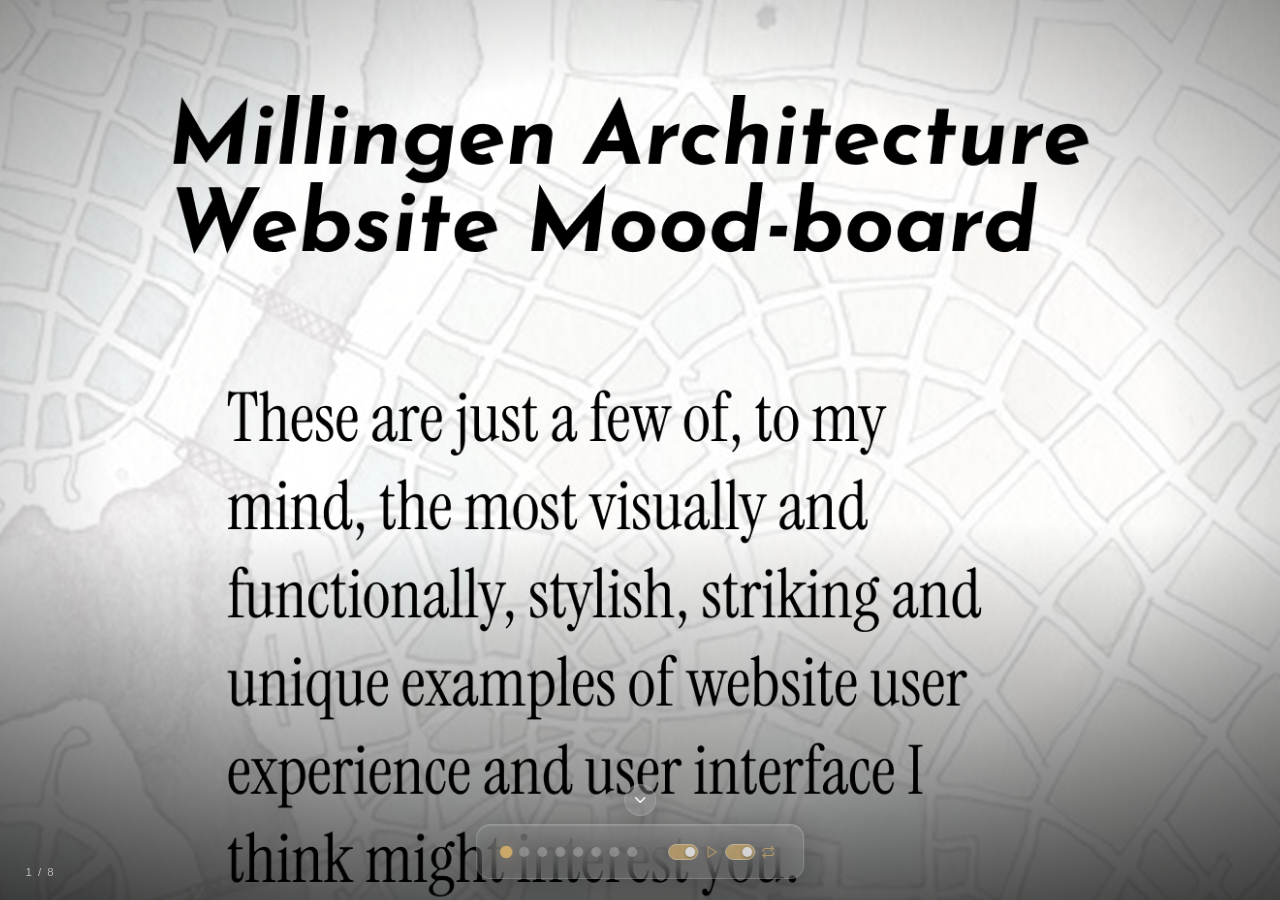
==== commit e52c74c9: "..." ====
--- a/presentation_site/index.html
+++ b/presentation_site/index.html
@@ -65,7 +65,7 @@
 
       <!-- Combined controls panel -->
       <div class="deck-controls" id="deckControls">
-        <button class="deck-controls-toggle glass" id="toggleControls" type="button" aria-label="Toggle controls">
+        <button class="deck-controls-toggle glass" id="toggleControls" type="button" aria-label="Toggle controls" title="Toggle controls">
           <svg
             viewBox="0 0 24 24"
             width="18"
@@ -85,18 +85,45 @@
 
           <!-- autoplay / loop toggles -->
           <div class="deck-toggles" role="group" aria-label="Playback controls">
-            <button class="toggle on" id="toggleAutoplay" type="button" role="switch" aria-checked="true" aria-label="Autoplay">
+            <button class="toggle on" id="toggleAutoplay" type="button" role="switch" aria-checked="true" aria-label="Autoplay" title="Autoplay">
               <span class="toggle-track"><span class="toggle-thumb"></span></span>
-              <span class="toggle-label">Autoplay</span>
+              <span class="toggle-icon">
+                <svg
+                  viewBox="0 0 24 24"
+                  width="14"
+                  height="14"
+                  fill="none"
+                  stroke="currentColor"
+                  stroke-width="2"
+                  stroke-linecap="round"
+                  stroke-linejoin="round">
+                  <polygon points="5 3 19 12 5 21 5 3" />
+                </svg>
+              </span>
             </button>
 
-            <button class="toggle on" id="toggleLoop" type="button" role="switch" aria-checked="true" aria-label="Loop">
+            <button class="toggle on" id="toggleLoop" type="button" role="switch" aria-checked="true" aria-label="Loop" title="Loop">
               <span class="toggle-track"><span class="toggle-thumb"></span></span>
-              <span class="toggle-label">Loop</span>
+              <span class="toggle-icon">
+                <svg
+                  viewBox="0 0 24 24"
+                  width="14"
+                  height="14"
+                  fill="none"
+                  stroke="currentColor"
+                  stroke-width="2"
+                  stroke-linecap="round"
+                  stroke-linejoin="round">
+                  <path d="M17 2l4 4-4 4" />
+                  <path d="M3 11v-1a4 4 0 0 1 4-4h14" />
+                  <path d="M7 22l-4-4 4-4" />
+                  <path d="M21 13v1a4 4 0 0 1-4 4H3" />
+                </svg>
+              </span>
             </button>
 
             <!-- See more button -->
-            <button class="toggle-seemore hidden" id="toggleSeemore" type="button" aria-label="See more">
+            <button class="toggle-seemore hidden" id="toggleSeemore" type="button" aria-label="See more" title="See more">
               <span class="seemore-track">
                 <svg viewBox="0 0 24 24" fill="none" stroke="currentColor" stroke-width="2" stroke-linecap="round" stroke-linejoin="round">
                   <path d="M18 13v6a2 2 0 0 1-2 2H5a2 2 0 0 1-2-2V8a2 2 0 0 1 2-2h6" />
--- a/presentation_site/css/styles.css
+++ b/presentation_site/css/styles.css
@@ -123,8 +123,8 @@
 
 .slide-media img {
   width: 100%;
-  height: 100%;
-  object-fit: cover;
+  /* height: 100%;
+  object-fit: cover; */
   user-select: none;
 }
 
@@ -392,13 +392,35 @@
 }
 
 /* ---------------------------------------------------------------- dots ------ */
-
-/* Replace dots styles with: */
 .deck-dots {
   display: flex;
-  gap: 0.55rem;
-  padding: 0.55rem 0.85rem;
+  gap: 0.5rem;
+  padding: 0.4rem 0.7rem;
   border-radius: 999px;
+}
+
+.deck-dot {
+  width: 10px;
+  height: 10px;
+  border-radius: 50%;
+  border: none;
+  background: rgba(255, 255, 255, 0.25);
+  padding: 0;
+  cursor: pointer;
+  transition:
+    background 0.3s ease,
+    transform 0.3s ease;
+  flex-shrink: 0;
+}
+
+.deck-dot:hover {
+  background: rgba(255, 255, 255, 0.5);
+}
+
+.deck-dot.active {
+  background: var(--accent);
+  transform: scale(1.25);
+  box-shadow: 0 0 12px rgba(201, 168, 106, 0.4);
 }
 
 /* Add controls panel styles */
@@ -463,7 +485,7 @@
 /* Update the .deck-dots styles */
 .deck-dots {
   display: flex;
-  gap: 0.55rem;
+  gap: 0.5rem;
   padding: 0.3rem 0.5rem;
   border-radius: 999px;
   align-items: center;
@@ -514,6 +536,10 @@
   white-space: nowrap;
 }
 
+.toggle:hover {
+  opacity: 1;
+}
+
 /* Update .toggle-track to be smaller */
 .toggle-track {
   position: relative;
@@ -549,7 +575,216 @@
   transform: translateX(14px);
 }
 
-/* Update .toggle-seemore to be more compact */
+/* Toggle icon styles */
+.toggle-icon {
+  display: flex;
+  align-items: center;
+  justify-content: center;
+  width: 14px;
+  height: 14px;
+  color: rgba(255, 255, 255, 0.7);
+  transition: color 0.3s ease;
+}
+
+.toggle.on .toggle-icon {
+  color: var(--accent);
+}
+
+.toggle .toggle-icon svg {
+  width: 14px;
+  height: 14px;
+  stroke: currentColor;
+  fill: none;
+}
+
+/* Responsive adjustments */
+@media (max-width: 680px) {
+  .deck-controls-panel {
+    padding: 0.4rem 0.6rem;
+    gap: 0.4rem;
+    flex-wrap: wrap;
+    justify-content: center;
+  }
+
+  .deck-dots {
+    gap: 0.4rem;
+    padding: 0.2rem 0.3rem;
+  }
+
+  .deck-dot {
+    width: 8px;
+    height: 8px;
+  }
+
+  .deck-toggles {
+    gap: 0.3rem;
+  }
+
+  .toggle {
+    font-size: 0.5rem;
+    gap: 0.3rem;
+  }
+
+  .toggle-track {
+    width: 24px;
+    height: 14px;
+  }
+
+  .toggle-thumb {
+    width: 8px;
+    height: 8px;
+  }
+
+  .toggle.on .toggle-thumb {
+    transform: translateX(10px);
+  }
+
+  .toggle-icon {
+    width: 12px;
+    height: 12px;
+  }
+
+  .toggle .toggle-icon svg {
+    width: 12px;
+    height: 12px;
+  }
+}
+
+/* --------------------------------------------------------------- footer ----- */
+.deck-footer {
+  position: absolute;
+  left: clamp(1rem, 2.6vw, 1.6rem);
+  bottom: clamp(0.95rem, 2.7vh, 1.4rem);
+  z-index: 5;
+  font-size: 0.72rem;
+  letter-spacing: 0.12em;
+  color: var(--text-dim);
+  font-variant-numeric: tabular-nums;
+  pointer-events: none;
+}
+
+/* ------------------------------------------------------------ a11y / misc --- */
+:focus-visible {
+  outline: 2px solid var(--accent);
+  outline-offset: 3px;
+}
+
+.deck-arrow,
+.deck-dot,
+.toggle,
+.slide-cta,
+.slide-close,
+.slide-mute {
+  -webkit-tap-highlight-color: transparent;
+}
+
+@media (prefers-reduced-motion: reduce) {
+  .slide,
+  .slide.active {
+    transition: opacity 0.3s ease;
+  }
+  .slide--image.active .slide-media img {
+    animation: none;
+  }
+  .slide.active .slide-caption {
+    animation: none;
+  }
+}
+
+/* -------------------------------------------------------------- responsive -- */
+@media (max-width: 680px) {
+  .deck-arrow {
+    display: none; /* swipe instead on small screens */
+  }
+  .deck-toggles {
+    padding: 0.45rem 0.55rem;
+    gap: 0.3rem;
+  }
+  .slide-caption {
+    left: 1rem;
+    right: 1rem;
+    bottom: 5.2rem;
+    max-width: none;
+  }
+  .deck-brand p {
+    max-width: 60vw;
+  }
+}
+
+/* ============================================================
+   LOADING OVERLAY
+   ============================================================ */
+.deck-loader {
+  position: fixed;
+  inset: 0;
+  z-index: 1000;
+  display: flex;
+  flex-direction: column;
+  align-items: center;
+  justify-content: center;
+  gap: var(--space-m, 1.5rem);
+  background: rgba(11, 11, 15, 0.85);
+  backdrop-filter: blur(12px);
+  -webkit-backdrop-filter: blur(12px);
+  transition:
+    opacity 0.8s ease,
+    visibility 0.8s ease;
+}
+
+.deck-loader.hidden {
+  opacity: 0;
+  visibility: hidden;
+  pointer-events: none;
+}
+
+.deck-loader__spinner {
+  width: 3.5rem;
+  height: 3.5rem;
+  border-radius: 50%;
+  border: 2px solid rgba(255, 255, 255, 0.15);
+  border-top-color: var(--accent, #c9a86a);
+  animation: spinner-rotate 0.9s linear infinite;
+  background: rgba(255, 255, 255, 0.05);
+  backdrop-filter: blur(8px);
+  -webkit-backdrop-filter: blur(8px);
+  box-shadow: 0 8px 32px rgba(0, 0, 0, 0.3);
+}
+
+@keyframes spinner-rotate {
+  to {
+    transform: rotate(360deg);
+  }
+}
+
+.deck-loader__text {
+  font-size: 0.9rem;
+  font-weight: 400;
+  letter-spacing: 0.08em;
+  color: rgba(255, 255, 255, 0.7);
+  text-transform: uppercase;
+  font-family: var(--font-sans, system-ui, -apple-system, sans-serif);
+}
+
+/* progress bar for added visual feedback */
+.deck-loader__progress {
+  width: 12rem;
+  max-width: 60vw;
+  height: 2px;
+  background: rgba(255, 255, 255, 0.1);
+  border-radius: 4px;
+  overflow: hidden;
+}
+
+.deck-loader__progress-bar {
+  height: 100%;
+  width: 0%;
+  background: var(--accent, #c9a86a);
+  border-radius: 4px;
+  transition: width 0.3s ease;
+}
+
+/* Add to styles.css after the .toggle styles */
+
 .toggle-seemore {
   display: flex;
   align-items: center;
@@ -601,247 +836,6 @@
   text-transform: uppercase;
 }
 
-/* Responsive adjustments */
-@media (max-width: 680px) {
-  .deck-controls-panel {
-    padding: 0.4rem 0.6rem;
-    gap: 0.4rem;
-    flex-wrap: wrap;
-    justify-content: center;
-  }
-
-  .deck-dots {
-    gap: 0.3rem;
-    padding: 0.2rem 0.3rem;
-  }
-
-  .deck-toggles {
-    gap: 0.3rem;
-  }
-
-  .toggle {
-    font-size: 0.5rem;
-    gap: 0.3rem;
-  }
-
-  .toggle-track {
-    width: 24px;
-    height: 14px;
-  }
-
-  .toggle-thumb {
-    width: 8px;
-    height: 8px;
-  }
-
-  .toggle.on .toggle-thumb {
-    transform: translateX(10px);
-  }
-
-  .toggle-seemore {
-    font-size: 0.5rem;
-    gap: 0.3rem;
-  }
-
-  .toggle-seemore .seemore-track {
-    width: 24px;
-    height: 14px;
-  }
-
-  .toggle-seemore .seemore-track svg {
-    width: 10px;
-    height: 10px;
-  }
-
-  .toggle-seemore .seemore-label {
-    display: none;
-  }
-}
-
-/* --------------------------------------------------------------- footer ----- */
-.deck-footer {
-  position: absolute;
-  left: clamp(1rem, 2.6vw, 1.6rem);
-  bottom: clamp(0.95rem, 2.7vh, 1.4rem);
-  z-index: 5;
-  font-size: 0.72rem;
-  letter-spacing: 0.12em;
-  color: var(--text-dim);
-  font-variant-numeric: tabular-nums;
-  pointer-events: none;
-}
-
-/* ------------------------------------------------------------ a11y / misc --- */
-:focus-visible {
-  outline: 2px solid var(--accent);
-  outline-offset: 3px;
-}
-
-.deck-arrow,
-.deck-dot,
-.toggle,
-.slide-cta,
-.slide-close,
-.slide-mute {
-  -webkit-tap-highlight-color: transparent;
-}
-
-@media (prefers-reduced-motion: reduce) {
-  .slide,
-  .slide.active {
-    transition: opacity 0.3s ease;
-  }
-  .slide--image.active .slide-media img {
-    animation: none;
-  }
-  .slide.active .slide-caption {
-    animation: none;
-  }
-}
-
-/* -------------------------------------------------------------- responsive -- */
-@media (max-width: 680px) {
-  .deck-arrow {
-    display: none; /* swipe instead on small screens */
-  }
-  .deck-toggles {
-    padding: 0.45rem 0.55rem;
-    gap: 0.3rem;
-  }
-  .slide-caption {
-    left: 1rem;
-    right: 1rem;
-    bottom: 5.2rem;
-    max-width: none;
-  }
-  .deck-brand p {
-    max-width: 60vw;
-  }
-}
-
-/* ============================================================
-   LOADING OVERLAY
-   ============================================================ */
-.deck-loader {
-  position: fixed;
-  inset: 0;
-  z-index: 1000;
-  display: flex;
-  flex-direction: column;
-  align-items: center;
-  justify-content: center;
-  gap: var(--space-m, 1.5rem);
-  background: rgba(11, 11, 15, 0.85);
-  backdrop-filter: blur(12px);
-  -webkit-backdrop-filter: blur(12px);
-  transition:
-    opacity 0.8s ease,
-    visibility 0.8s ease;
-}
-
-.deck-loader.hidden {
-  opacity: 0;
-  visibility: hidden;
-  pointer-events: none;
-}
-
-.deck-loader__spinner {
-  width: 3.5rem;
-  height: 3.5rem;
-  border-radius: 50%;
-  border: 2px solid rgba(255, 255, 255, 0.15);
-  border-top-color: var(--accent, #c9a86a);
-  animation: spinner-rotate 0.9s linear infinite;
-  background: rgba(255, 255, 255, 0.05);
-  backdrop-filter: blur(8px);
-  -webkit-backdrop-filter: blur(8px);
-  box-shadow: 0 8px 32px rgba(0, 0, 0, 0.3);
-}
-
-@keyframes spinner-rotate {
-  to {
-    transform: rotate(360deg);
-  }
-}
-
-.deck-loader__text {
-  font-size: 0.9rem;
-  font-weight: 400;
-  letter-spacing: 0.08em;
-  color: rgba(255, 255, 255, 0.7);
-  text-transform: uppercase;
-  font-family: var(--font-sans, system-ui, -apple-system, sans-serif);
-}
-
-/* progress bar for added visual feedback */
-.deck-loader__progress {
-  width: 12rem;
-  max-width: 60vw;
-  height: 2px;
-  background: rgba(255, 255, 255, 0.1);
-  border-radius: 4px;
-  overflow: hidden;
-}
-
-.deck-loader__progress-bar {
-  height: 100%;
-  width: 0%;
-  background: var(--accent, #c9a86a);
-  border-radius: 4px;
-  transition: width 0.3s ease;
-}
-
-/* Add to styles.css after the .toggle styles */
-
-.toggle-seemore {
-  display: flex;
-  align-items: center;
-  gap: 0.55rem;
-  background: none;
-  border: none;
-  padding: 0;
-  color: var(--text);
-  font: inherit;
-  font-size: 0.66rem;
-  font-weight: 600;
-  letter-spacing: 0.09em;
-  text-transform: uppercase;
-  cursor: pointer;
-  opacity: 0.72;
-  transition: opacity 0.25s ease;
-}
-
-.toggle-seemore:hover {
-  opacity: 1;
-}
-
-.toggle-seemore .seemore-track {
-  position: relative;
-  width: 34px;
-  height: 18px;
-  border-radius: 999px;
-  background: var(--accent);
-  border: 1px solid color-mix(in srgb, var(--accent) 60%, #fff 40%);
-  display: flex;
-  align-items: center;
-  justify-content: center;
-  transition:
-    background 0.3s ease,
-    border-color 0.3s ease;
-}
-
-.toggle-seemore .seemore-track svg {
-  width: 14px;
-  height: 14px;
-  stroke: #16130d;
-}
-
-.toggle-seemore .seemore-label {
-  font-size: 0.66rem;
-  letter-spacing: 0.09em;
-  text-transform: uppercase;
-}
-
 /* Hide see more button when not applicable */
 .toggle-seemore.hidden {
   display: none !important;
@@ -863,6 +857,14 @@
     gap: 0.3rem;
   }
   .toggle-seemore .seemore-label {
-    display: none; /* Hide text on small screens, show icon only */
-  }
-}
+    display: none;
+  }
+  .toggle-seemore .seemore-track {
+    width: 24px;
+    height: 14px;
+  }
+  .toggle-seemore .seemore-track svg {
+    width: 10px;
+    height: 10px;
+  }
+}
